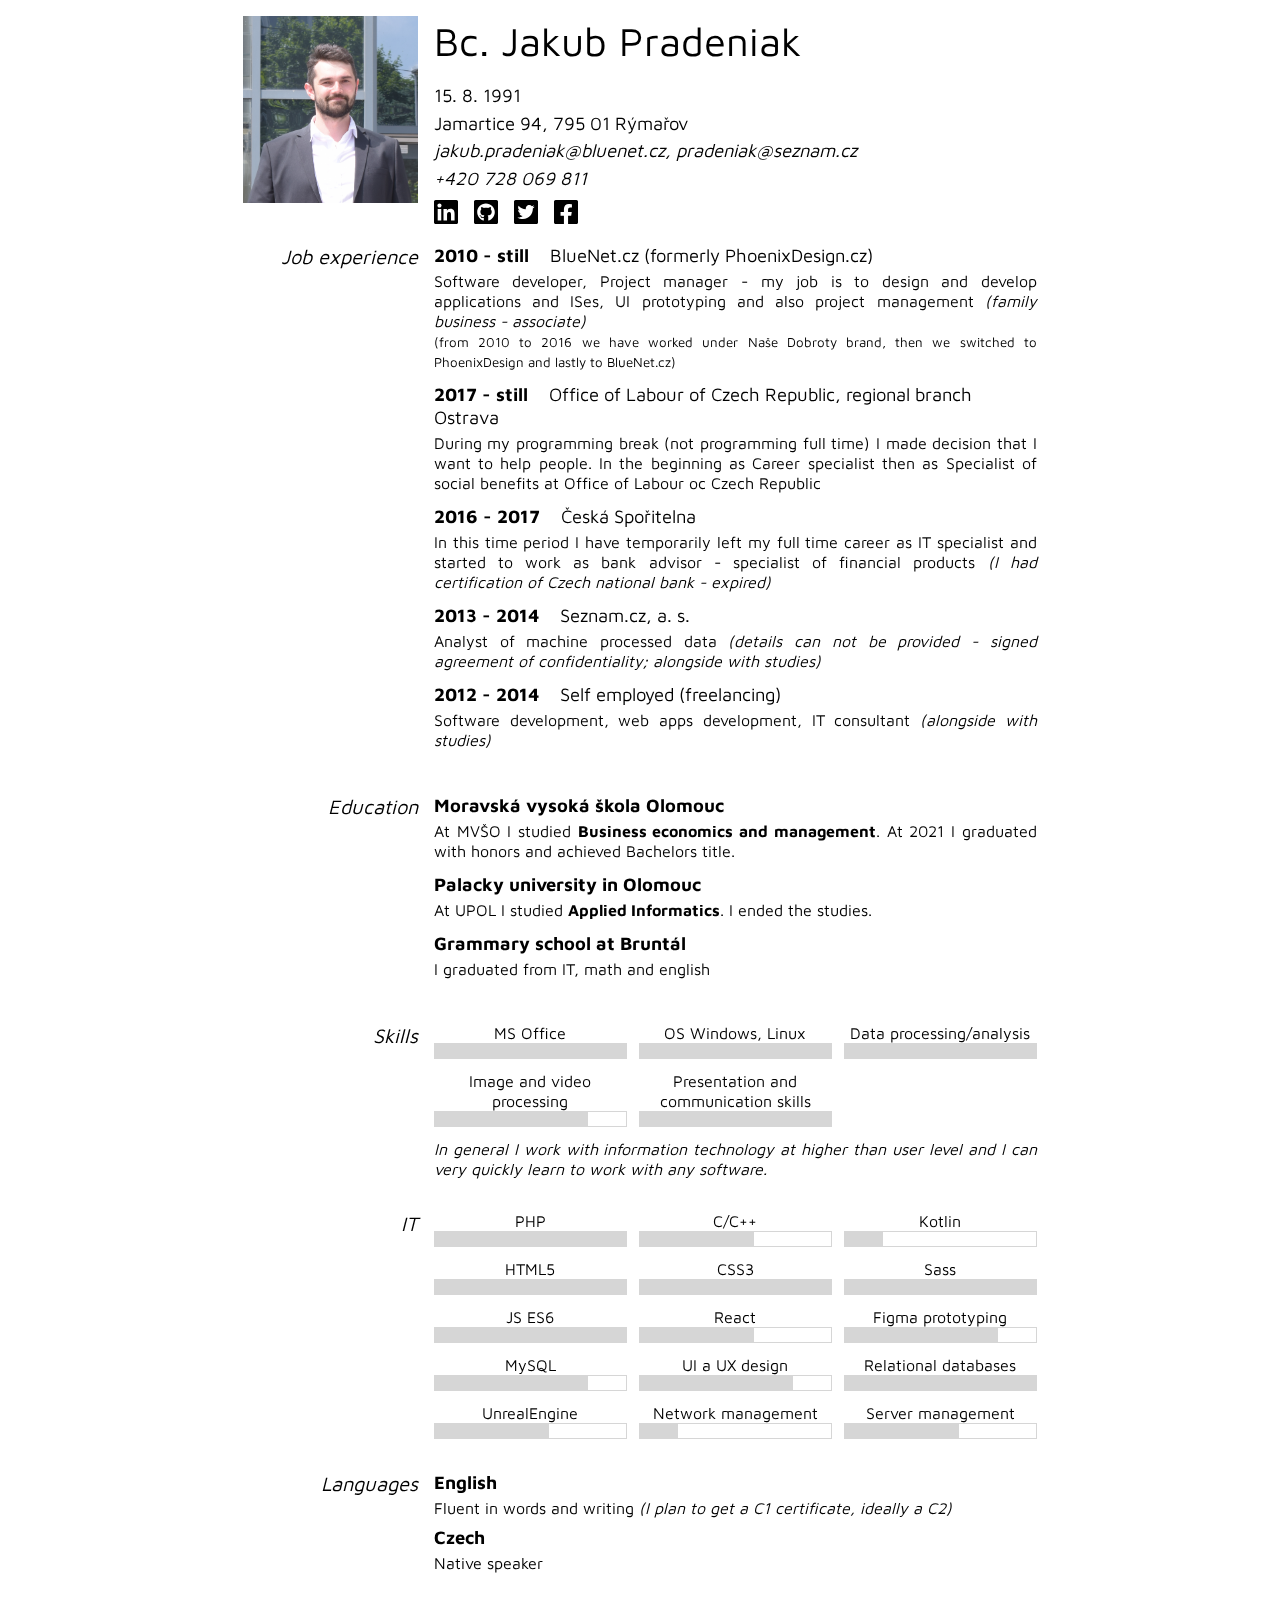
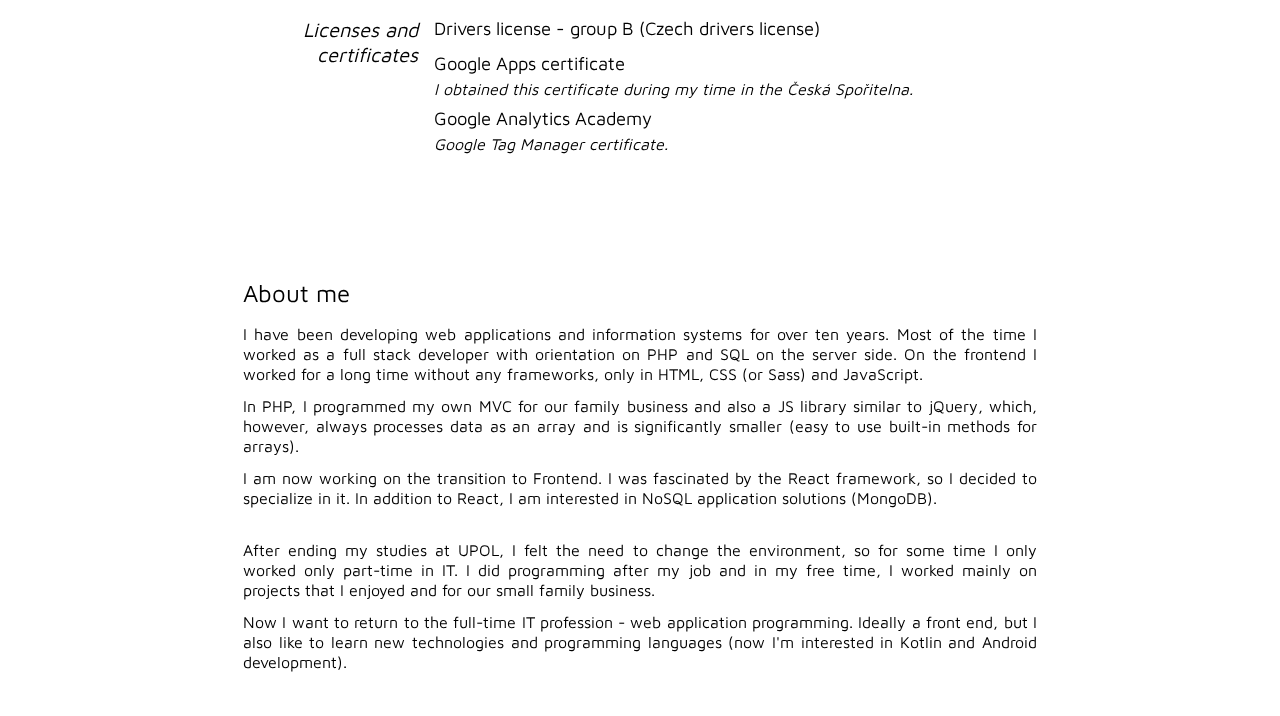
==== cv_en.html @ ce5e659d "Updated CV info, added EN translation and Social Media links" ====
<!DOCTYPE html>
<html lang="cs">
	<head>
		<meta charset="UTF-8" />
		<meta http-equiv="X-UA-Compatible" content="IE=edge" />
		<meta name="viewport" content="width=device-width, initial-scale=1.0" />
		<title>CV</title>
		<link rel="stylesheet" href="./Style/CV.css" />
		<link rel="preconnect" href="https://fonts.gstatic.com" />
		<link
			rel="stylesheet"
			href="https://fonts.googleapis.com/css2?family=Maven+Pro&amp;display=swap"
		/>
	</head>
	<body class="cv">
		<img src="./Assets/profile.jpg" alt="Jakub Pradeniak" />
		<div class="contact">
			<h1>Bc. Jakub Pradeniak</h1>
			<p>
				15. 8. 1991
				<br />
				Jamartice 94, 795 01 Rýmařov<br />
				<em> jakub.pradeniak@bluenet.cz, pradeniak@seznam.cz </em>
				<br />
				<em> +420 728 069 811 </em>
			</p>
			<div class="social no-print">
				<a
					class="social__link"
					href="https://www.linkedin.com/in/jakub-pradeniak/"
				>
					<img
						class="social__image"
						src="./Assets/linkedin.svg"
						alt="LinkedIn - Jakub Pradeniak"
					/>
				</a>
				<a
					class="social__link"
					href="https://github.com/JakubPradeniak"
				>
					<img
						class="social__image"
						src="./Assets/github.svg"
						alt="GitHub - Jakub Pradeniak"
					/>
				</a>
				<a class="social__link" href="https://twitter.com/JPradeniak">
					<img
						class="social__image"
						src="./Assets/twitter.svg"
						alt="Twitter - Jakub Pradeniak"
					/>
				</a>
				<a
					class="social__link"
					href="https://www.facebook.com/jakub.pradeniak"
				>
					<img
						class="social__image"
						src="./Assets/facebook.svg"
						alt="Facebook - Jakub Pradeniak"
					/>
				</a>
			</div>
		</div>
		<div class="block-title">Job experience</div>
		<div class="block-info">
			<div class="block-detail">
				<div class="block-detail-heading">
					<strong>2010 - still </strong>
					BlueNet.cz (formerly PhoenixDesign.cz)
				</div>
				<p>
					Software developer, Project manager - my job is to design
					and develop applications and ISes, UI prototyping and also
					project management
					<em>(family business - associate)</em>
					<br />
					<small>
						(from 2010 to 2016 we have worked under Naše Dobroty
						brand, then we switched to PhoenixDesign and lastly to
						BlueNet.cz)
					</small>
				</p>
			</div>
			<div class="block-detail">
				<div class="block-detail-heading">
					<strong>2017 - still </strong>
					Office of Labour of Czech Republic, regional branch Ostrava
				</div>
				<p>
					During my programming break (not programming full time) I
					made decision that I want to help people. In the beginning
					as Career specialist then as Specialist of social benefits
					at Office of Labour oc Czech Republic
				</p>
			</div>
			<div class="block-detail">
				<div class="block-detail-heading">
					<strong>2016 - 2017 </strong>
					Česká Spořitelna
				</div>
				<p>
					In this time period I have temporarily left my full time
					career as IT specialist and started to work as bank advisor
					- specialist of financial products
					<em>
						(I had certification of Czech national bank - expired)
					</em>
				</p>
			</div>
			<div class="block-detail">
				<div class="block-detail-heading">
					<strong>2013 - 2014 </strong>
					Seznam.cz, a. s.
				</div>
				<p>
					Analyst of machine processed data
					<em>
						(details can not be provided - signed agreement of
						confidentiality; alongside with studies)
					</em>
				</p>
			</div>
			<div class="block-detail">
				<div class="block-detail-heading">
					<strong>2012 - 2014 </strong>
					Self employed (freelancing)
				</div>
				<p>
					Software development, web apps development, IT consultant
					<em>(alongside with studies)</em>
				</p>
			</div>
		</div>
		<div class="block-title">Education</div>
		<div class="block-info">
			<div class="block-detail">
				<div class="block-detail-heading">
					<strong>Moravská vysoká škola Olomouc</strong>
				</div>
				<p>
					At MVŠO I studied
					<strong>Business economics and management</strong>. At 2021
					I graduated with honors and achieved Bachelors title.
				</p>
			</div>
			<div class="block-detail">
				<div class="block-detail-heading">
					<strong>Palacky university in Olomouc</strong>
				</div>
				<p>
					At UPOL I studied <strong>Applied Informatics</strong>. I
					ended the studies.
				</p>
			</div>
			<div class="block-detail">
				<div class="block-detail-heading">
					<strong>Grammary school at Bruntál</strong>
				</div>
				<p>I graduated from IT, math and english</p>
			</div>
		</div>
		<div class="block-title">Skills</div>
		<div class="block-info skills">
			<span>
				MS Office
				<span class="skill skill-5"></span>
			</span>
			<span>
				OS Windows, Linux
				<span class="skill skill-5"></span>
			</span>
			<span>
				Data processing/analysis
				<span class="skill skill-5"></span>
			</span>
			<span>
				Image and video processing
				<span class="skill skill-4"></span>
			</span>
			<span>
				Presentation and communication skills
				<span class="skill skill-5"></span>
			</span>
			<span class="skill-info">
				<em>
					In general I work with information technology at higher than
					user level and I can very quickly learn to work with any
					software.
				</em>
			</span>
		</div>
		<div class="block-title">IT</div>
		<div class="block-info skills">
			<span>
				PHP
				<span class="skill skill-5"></span>
			</span>
			<span>
				C/C++
				<span class="skill skill-3"></span>
			</span>
			<span>
				Kotlin
				<span class="skill skill-1"></span>
			</span>
			<span>
				HTML5
				<span class="skill skill-5"></span>
			</span>
			<span>
				CSS3
				<span class="skill skill-5"></span>
			</span>
			<span>
				Sass
				<span class="skill skill-5"></span>
			</span>
			<span>
				JS ES6
				<span class="skill skill-5"></span>
			</span>
			<span>
				React
				<span class="skill skill-3"></span>
			</span>
			<span>
				Figma prototyping
				<span class="skill skill-4"></span>
			</span>
			<span>
				MySQL
				<span class="skill skill-4"></span>
			</span>
			<span>
				UI a UX design
				<span class="skill skill-4"></span>
			</span>
			<span>
				Relational databases
				<span class="skill skill-5"></span>
			</span>
			<span>
				UnrealEngine
				<span class="skill skill-3"></span>
			</span>
			<span>
				Network management
				<span class="skill skill-1"></span>
			</span>
			<span>
				Server management
				<span class="skill skill-3"></span>
			</span>
		</div>
		<div class="block-title">Languages</div>
		<div class="block-info">
			<div class="block-detail">
				<div class="block-detail-heading">
					<strong>English</strong>
				</div>
				<p>
					Fluent in words and writing
					<em> (I plan to get a C1 certificate, ideally a C2) </em>
				</p>
				<div class="block-detail-heading">
					<strong>Czech</strong>
				</div>
				<p>
					Native speaker
				</p>
			</div>
		</div>
		<div class="block-title">Licenses and certificates</div>
		<div class="block-info">
			<div class="block-detail">
				<div class="block-detail-heading">
					Drivers license - group B (Czech drivers license)
				</div>
			</div>
			<div class="block-detail">
				<div class="block-detail-heading">Google Apps certificate</div>
				<p>
					<em>
						I obtained this certificate during my time in the Česká
						Spořitelna.
					</em>
				</p>
				<div class="block-detail-heading">Google Analytics Academy</div>
				<p>
					<em>Google Tag Manager certificate.</em>
				</p>
			</div>
		</div>
		<div class="about-me">
			<h2>About me</h2>
			<p>
				I have been developing web applications and information systems
				for over ten years. Most of the time I worked as a full stack
				developer with orientation on PHP and SQL on the server side. On
				the frontend I worked for a long time without any frameworks,
				only in HTML, CSS (or Sass) and JavaScript.
			</p>
			<p>
				In PHP, I programmed my own MVC for our family business and also
				a JS library similar to jQuery, which, however, always processes
				data as an array and is significantly smaller (easy to use
				built-in methods for arrays).
			</p>
			<p>
				I am now working on the transition to Frontend. I was fascinated
				by the React framework, so I decided to specialize in it. In
				addition to React, I am interested in NoSQL application
				solutions (MongoDB).
			</p>
			<br />
			<p>
				After ending my studies at UPOL, I felt the need to change the
				environment, so for some time I only worked only part-time in
				IT. I did programming after my job and in my free time, I worked
				mainly on projects that I enjoyed and for our small family
				business.
			</p>
			<p>
				Now I want to return to the full-time IT profession - web
				application programming. Ideally a front end, but I also like to
				learn new technologies and programming languages (now I'm
				interested in Kotlin and Android development).
			</p>
		</div>
	</body>
</html>
---- Style/CV.css ----
/* Resets elements to look the same across various browsers */
html {
  -webkit-box-sizing: border-box;
          box-sizing: border-box;
  line-height: 1.25;
  -webkit-backface-visibility: hidden;
          backface-visibility: hidden;
}

* {
  -webkit-box-sizing: inherit;
          box-sizing: inherit;
}

*:after {
  -webkit-box-sizing: inherit;
          box-sizing: inherit;
}

html, body {
  margin: 0;
  padding: 0;
}

main {
  display: block;
}

h1, h2, h3, h4, h5, h6 {
  margin: 0;
  font-weight: inherit;
}

p {
  margin: 0;
}

a {
  background-color: transparent;
  text-decoration: none;
  color: inherit;
  cursor: pointer;
}

a:hover {
  text-decoration: underline;
}

b, strong {
  font-weight: 700;
}

ul {
  margin: 0;
  padding: 0;
}

img {
  border-style: none;
  margin: 0;
}

button, input, optgroup, select, textarea {
  font-family: inherit;
  font-size: 100%;
  line-height: 1.15;
  margin: 0;
  outline: none;
  background: rgba(255, 255, 255, 0);
  -webkit-box-shadow: none;
          box-shadow: none;
}

button, input {
  overflow: visible;
}

button, select {
  text-transform: none;
}

button, [type="button"], [type="reset"], [type="submit"] {
  -webkit-appearance: button;
  background-color: transparent;
  color: inherit;
  border-width: 0;
  padding: 0;
  cursor: pointer;
}

button:-moz-focus-inner, [type="button"]:-moz-focus-inner, [type="reset"]:-moz-focus-inner, [type="submit"]:-moz-focus-inner {
  border-style: none;
  padding: 0;
}

button:-moz-focusring, [type="button"]:-moz-focusring, [type="reset"]:-moz-focusring, [type="submit"]:-moz-focusring {
  outline: 1px dotted #828282;
}

textarea {
  overflow: auto;
  background: rgba(255, 255, 255, 0);
}

[type="checkbox"], [type="radio"] {
  padding: 0;
}

[type="number"]:-webkit-inner-spin-button {
  height: auto;
}

[type="number"]:-webkit-outer-spin-button {
  height: auto;
}

[type="search"] {
  -webkit-appearance: textfield;
  outline-offset: -2px;
}

[type="search"]:-webkit-search-decoration {
  -webkit-appearance: none;
}

::-webkit-file-upload-button {
  -webkit-appearance: button;
  font: inherit;
}

label {
  cursor: pointer;
}

[hidden] {
  display: none;
}

iframe {
  border: none;
  margin: 0;
}

.cv {
  font-family: 'Maven Pro';
  width: 210mm;
  margin: 1rem auto 2rem auto;
  display: -ms-grid;
  display: grid;
  -ms-grid-columns: 22% auto;
      grid-template-columns: 22% auto;
  gap: 1rem;
}

.cv img {
  max-width: 100%;
}

.cv .contact h1 {
  font-size: 2.5rem;
  margin-bottom: 1rem;
}

.cv .contact p {
  font-size: 1.15rem;
  line-height: 1.5;
}

.cv .social {
  margin-top: .5rem;
  display: -webkit-box;
  display: -ms-flexbox;
  display: flex;
  -webkit-box-orient: horizontal;
  -webkit-box-direction: normal;
      -ms-flex-direction: row;
          flex-direction: row;
  gap: 1rem;
}

.cv .social__link:hover {
  text-decoration: none;
}

.cv .social__image {
  width: 1.5rem;
}

.cv .block-title {
  font-size: 1.25rem;
  text-align: right;
  font-style: italic;
}

.cv .block-info {
  margin-bottom: 1rem;
}

.cv .block-detail {
  margin-bottom: .75rem;
}

.cv .block-detail-heading {
  font-size: 1.15rem;
  margin-top: .5rem;
  margin-bottom: .25rem;
}

.cv .block-detail-heading strong {
  margin-right: 1rem;
}

.cv .block-detail-heading:first-child {
  margin-top: 0;
}

.cv .block-detail p {
  text-align: justify;
}

.cv .skills {
  display: -ms-grid;
  display: grid;
  -ms-grid-columns: (1fr)[3];
      grid-template-columns: repeat(3, 1fr);
  gap: .75rem;
  text-align: center;
}

.cv .skills .skill {
  display: block;
  position: relative;
  width: 100%;
  height: 16px;
  border: 1px solid #d6d6d6;
}

.cv .skills .skill::after {
  content: '';
  display: block;
  position: absolute;
  top: 0;
  left: 0;
  height: 14px;
  background: #d6d6d6;
}

.cv .skills .skill-1::after {
  width: 20%;
}

.cv .skills .skill-2::after {
  width: 40%;
}

.cv .skills .skill-3::after {
  width: 60%;
}

.cv .skills .skill-4::after {
  width: 80%;
}

.cv .skills .skill-5::after {
  width: 100%;
}

.cv .skills .skill-info {
  -ms-grid-column-span: 3;
      grid-column-end: span 3;
  text-align: justify;
}

.cv .about-me {
  grid-column: -1/1;
  text-align: justify;
  margin-top: 5rem;
}

.cv .about-me h2 {
  margin-bottom: 1rem;
}

.cv .about-me p {
  margin-bottom: .75rem;
}

@media print {
  .no-print {
    display: none !important;
  }
}
/*# sourceMappingURL=CV.css.map */
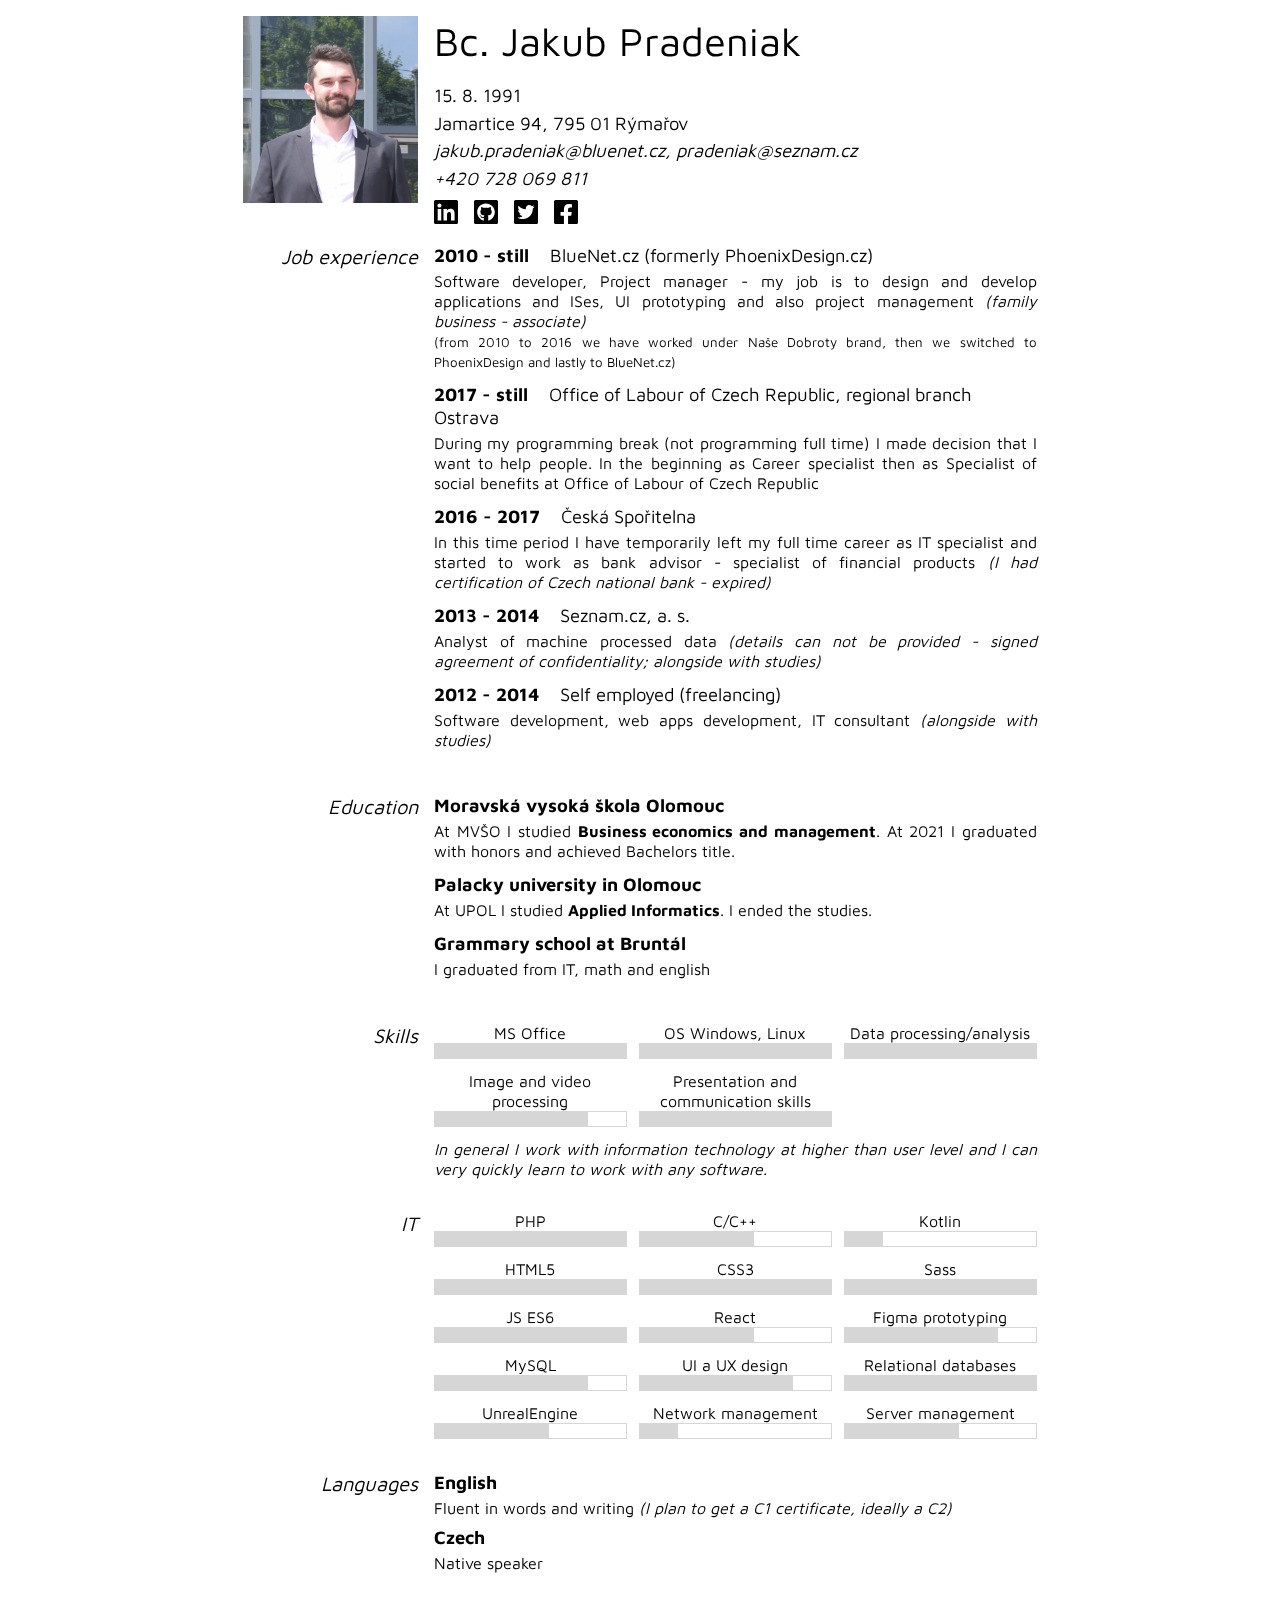
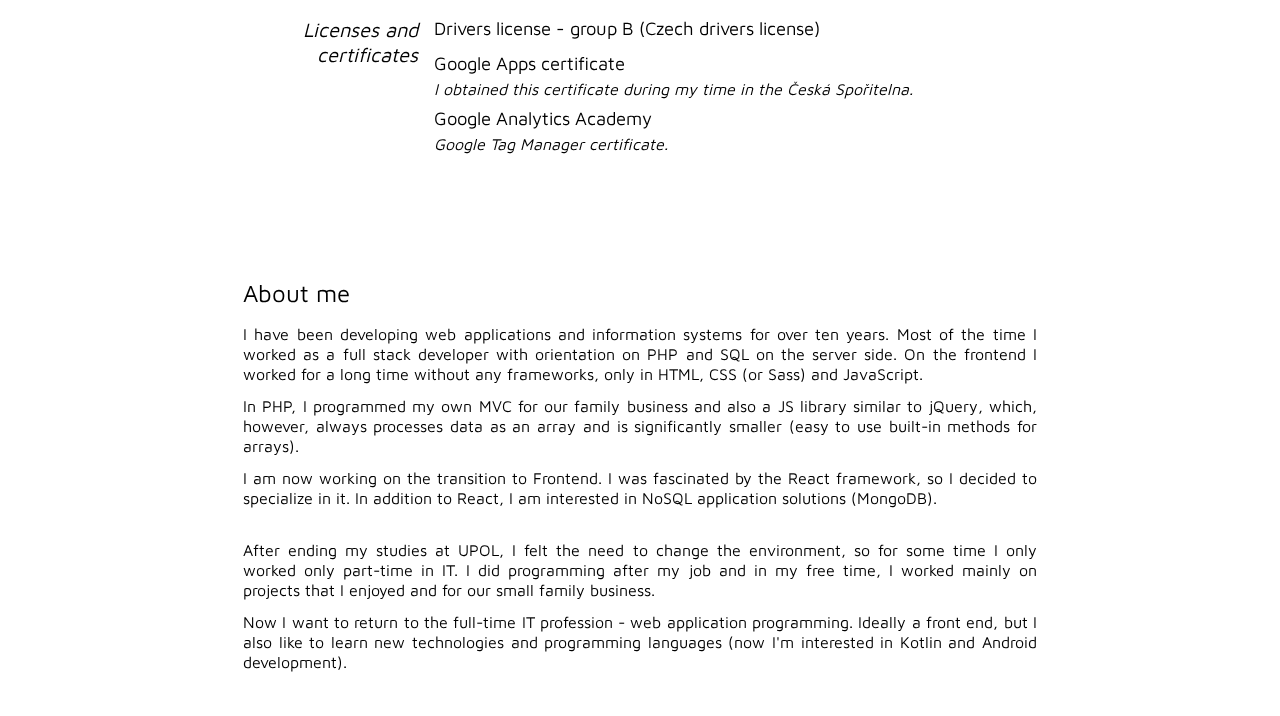
==== commit 3e16fd51: "Corrected some typos" ====
--- a/cv_en.html
+++ b/cv_en.html
@@ -93,7 +93,7 @@
 					During my programming break (not programming full time) I
 					made decision that I want to help people. In the beginning
 					as Career specialist then as Specialist of social benefits
-					at Office of Labour oc Czech Republic
+					at Office of Labour of Czech Republic
 				</p>
 			</div>
 			<div class="block-detail">
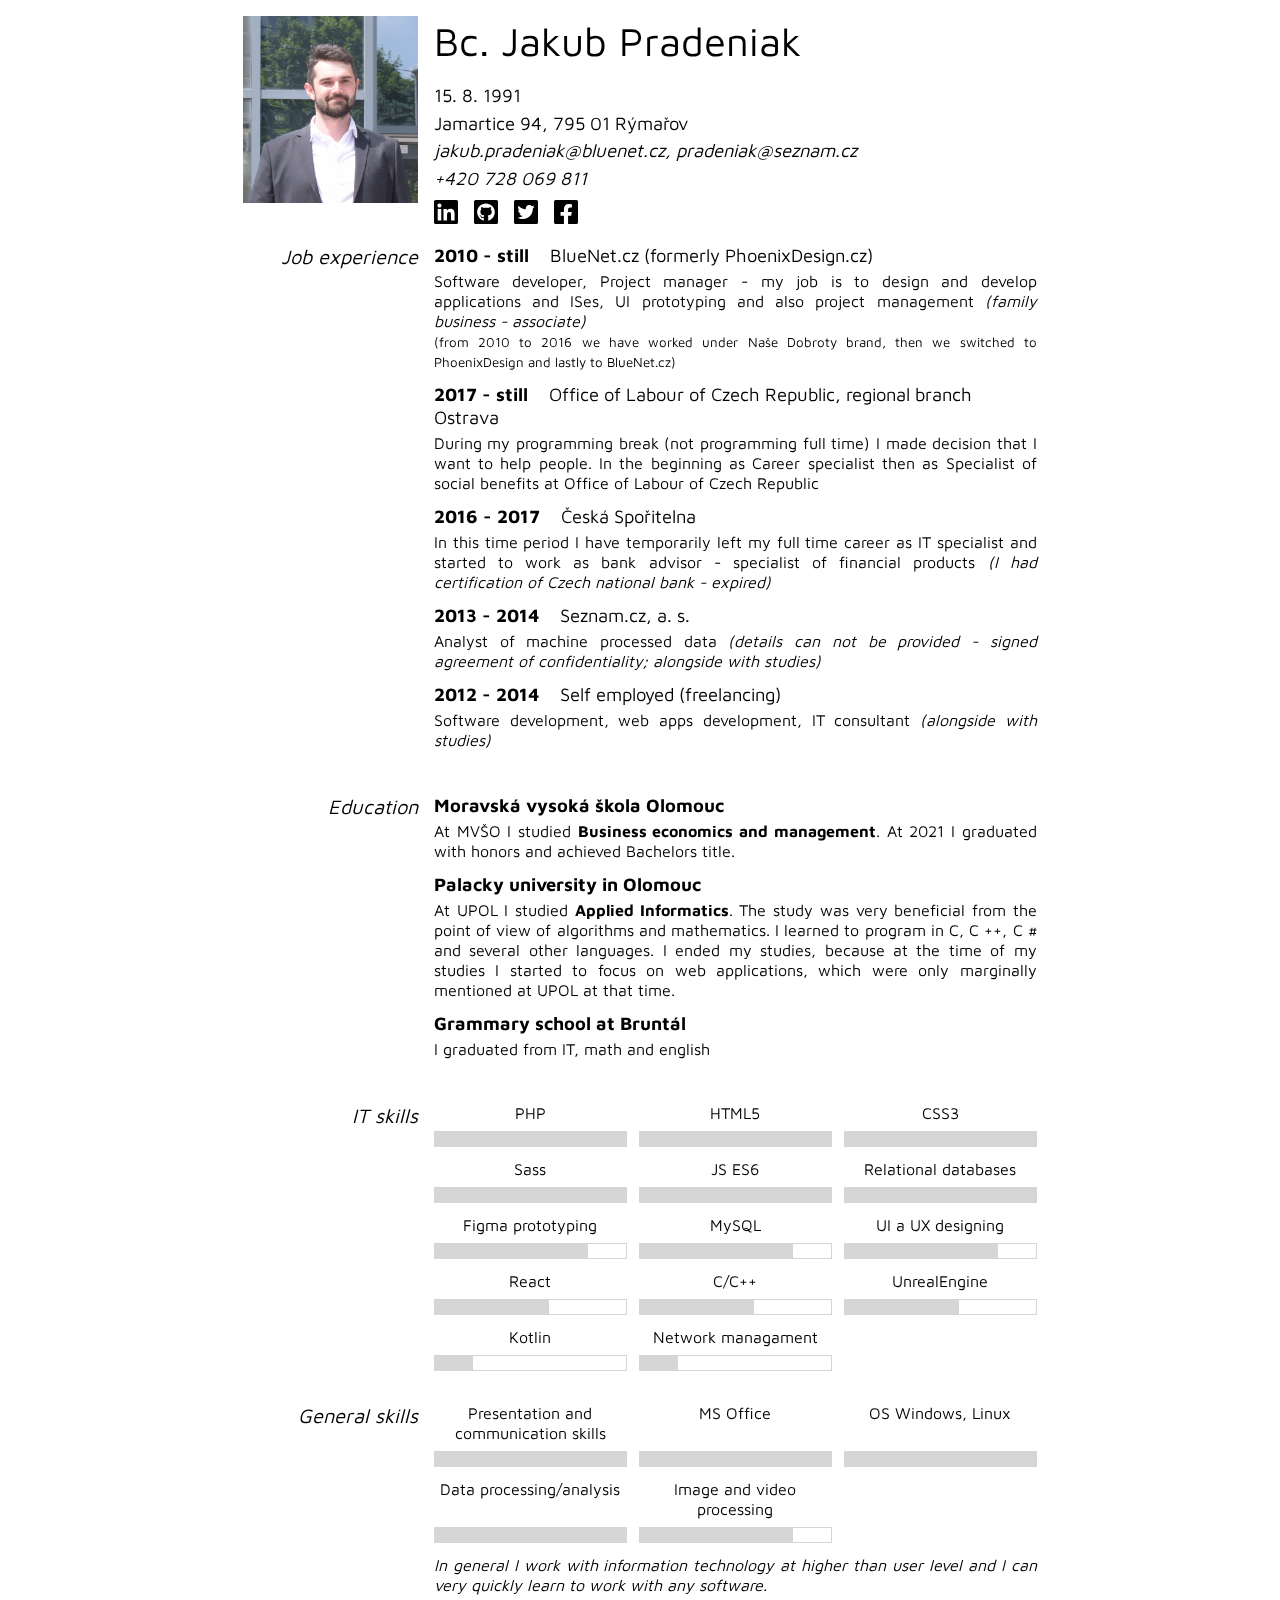
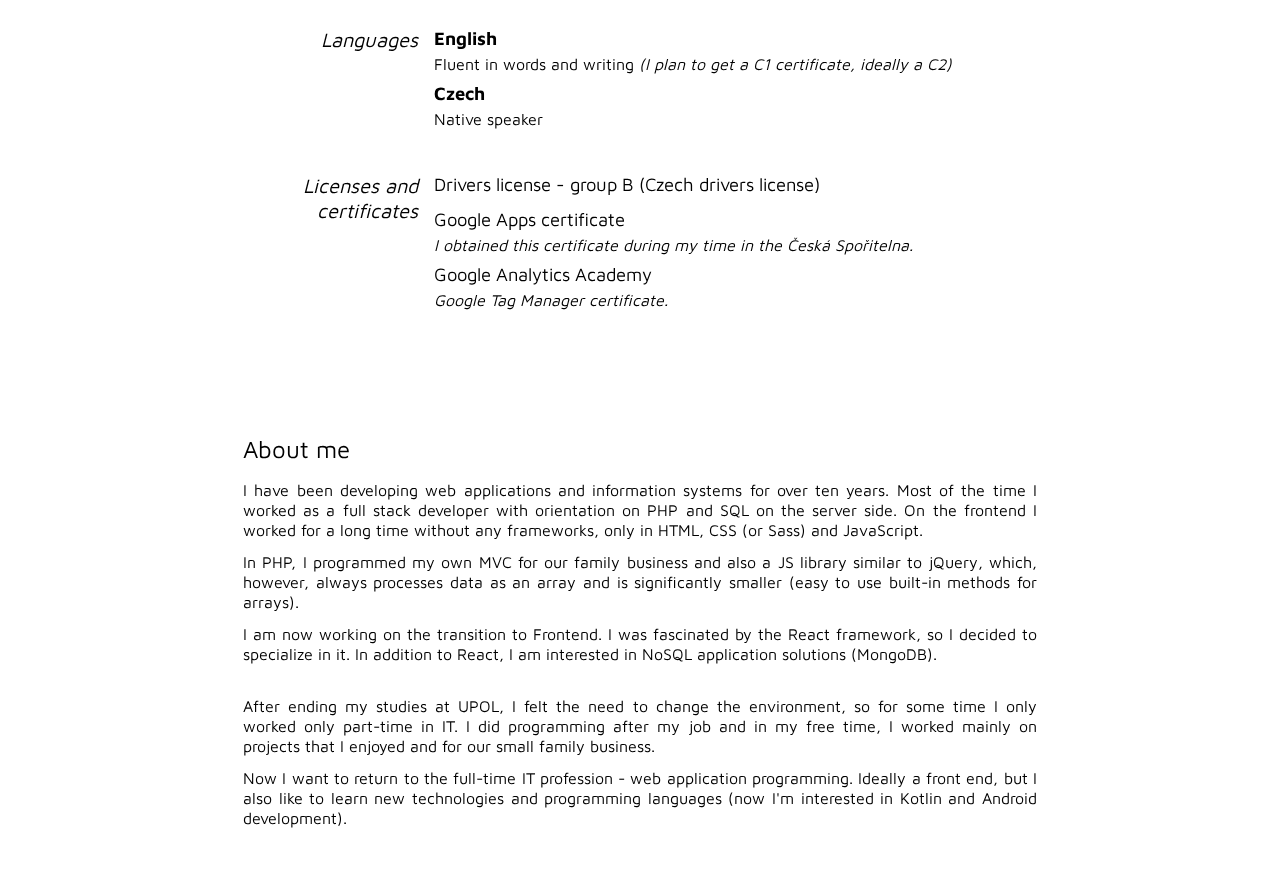
==== commit f7deab21: "Reorder of skills, update of edu" ====
--- a/cv_en.html
+++ b/cv_en.html
@@ -151,8 +151,13 @@
 					<strong>Palacky university in Olomouc</strong>
 				</div>
 				<p>
-					At UPOL I studied <strong>Applied Informatics</strong>. I
-					ended the studies.
+					At UPOL I studied <strong>Applied Informatics</strong>. The
+					study was very beneficial from the point of view of
+					algorithms and mathematics. I learned to program in C, C ++,
+					C # and several other languages. I ended my
+					studies, because at the time of my studies I started to
+					focus on web applications, which were only marginally
+					mentioned at UPOL at that time.
 				</p>
 			</div>
 			<div class="block-detail">
@@ -162,27 +167,86 @@
 				<p>I graduated from IT, math and english</p>
 			</div>
 		</div>
-		<div class="block-title">Skills</div>
+		<div class="block-title">IT skills</div>
 		<div class="block-info skills">
-			<span>
+			<span class="skill-container">
+				PHP
+				<span class="skill skill-5"></span>
+			</span>
+			<span class="skill-container">
+				HTML5
+				<span class="skill skill-5"></span>
+			</span>
+			<span class="skill-container">
+				CSS3
+				<span class="skill skill-5"></span>
+			</span>
+			<span class="skill-container">
+				Sass
+				<span class="skill skill-5"></span>
+			</span>
+			<span class="skill-container">
+				JS ES6
+				<span class="skill skill-5"></span>
+			</span>
+			<span class="skill-container">
+				Relational databases
+				<span class="skill skill-5"></span>
+			</span>
+			<span class="skill-container">
+				Figma prototyping
+				<span class="skill skill-4"></span>
+			</span>
+			<span class="skill-container">
+				MySQL
+				<span class="skill skill-4"></span>
+			</span>
+			<span class="skill-container">
+				UI a UX designing
+				<span class="skill skill-4"></span>
+			</span>
+			<span class="skill-container">
+				React
+				<span class="skill skill-3"></span>
+			</span>
+			<span class="skill-container">
+				C/C++
+				<span class="skill skill-3"></span>
+			</span>
+			<span class="skill-container">
+				UnrealEngine
+				<span class="skill skill-3"></span>
+			</span>
+			<span class="skill-container">
+				Kotlin
+				<span class="skill skill-1"></span>
+			</span>
+			<span class="skill-container">
+				Network managament
+				<span class="skill skill-1"></span>
+			</span>
+		</div>
+		<div class="block-title">General skills</div>
+		<div class="block-info skills">
+			<span class="skill-container">
+				Presentation and communication skills
+				<span class="skill skill-5"></span>
+			</span>
+			<span class="skill-container">
 				MS Office
 				<span class="skill skill-5"></span>
 			</span>
-			<span>
+			<span class="skill-container">
 				OS Windows, Linux
 				<span class="skill skill-5"></span>
 			</span>
-			<span>
+			<span class="skill-container">
 				Data processing/analysis
 				<span class="skill skill-5"></span>
 			</span>
-			<span>
+			<span class="skill-container">
 				Image and video processing
 				<span class="skill skill-4"></span>
-			</span>
-			<span>
-				Presentation and communication skills
-				<span class="skill skill-5"></span>
 			</span>
 			<span class="skill-info">
 				<em>
@@ -192,69 +256,6 @@
 				</em>
 			</span>
 		</div>
-		<div class="block-title">IT</div>
-		<div class="block-info skills">
-			<span>
-				PHP
-				<span class="skill skill-5"></span>
-			</span>
-			<span>
-				C/C++
-				<span class="skill skill-3"></span>
-			</span>
-			<span>
-				Kotlin
-				<span class="skill skill-1"></span>
-			</span>
-			<span>
-				HTML5
-				<span class="skill skill-5"></span>
-			</span>
-			<span>
-				CSS3
-				<span class="skill skill-5"></span>
-			</span>
-			<span>
-				Sass
-				<span class="skill skill-5"></span>
-			</span>
-			<span>
-				JS ES6
-				<span class="skill skill-5"></span>
-			</span>
-			<span>
-				React
-				<span class="skill skill-3"></span>
-			</span>
-			<span>
-				Figma prototyping
-				<span class="skill skill-4"></span>
-			</span>
-			<span>
-				MySQL
-				<span class="skill skill-4"></span>
-			</span>
-			<span>
-				UI a UX design
-				<span class="skill skill-4"></span>
-			</span>
-			<span>
-				Relational databases
-				<span class="skill skill-5"></span>
-			</span>
-			<span>
-				UnrealEngine
-				<span class="skill skill-3"></span>
-			</span>
-			<span>
-				Network management
-				<span class="skill skill-1"></span>
-			</span>
-			<span>
-				Server management
-				<span class="skill skill-3"></span>
-			</span>
-		</div>
 		<div class="block-title">Languages</div>
 		<div class="block-info">
 			<div class="block-detail">
@@ -268,9 +269,7 @@
 				<div class="block-detail-heading">
 					<strong>Czech</strong>
 				</div>
-				<p>
-					Native speaker
-				</p>
+				<p>Native speaker</p>
 			</div>
 		</div>
 		<div class="block-title">Licenses and certificates</div>
--- a/Style/CV.css
+++ b/Style/CV.css
@@ -227,6 +227,20 @@
   text-align: center;
 }
 
+.cv .skills .skill-container {
+  display: -webkit-box;
+  display: -ms-flexbox;
+  display: flex;
+  -webkit-box-orient: vertical;
+  -webkit-box-direction: normal;
+      -ms-flex-direction: column;
+          flex-direction: column;
+  gap: .5rem;
+  -webkit-box-pack: justify;
+      -ms-flex-pack: justify;
+          justify-content: space-between;
+}
+
 .cv .skills .skill {
   display: block;
   position: relative;
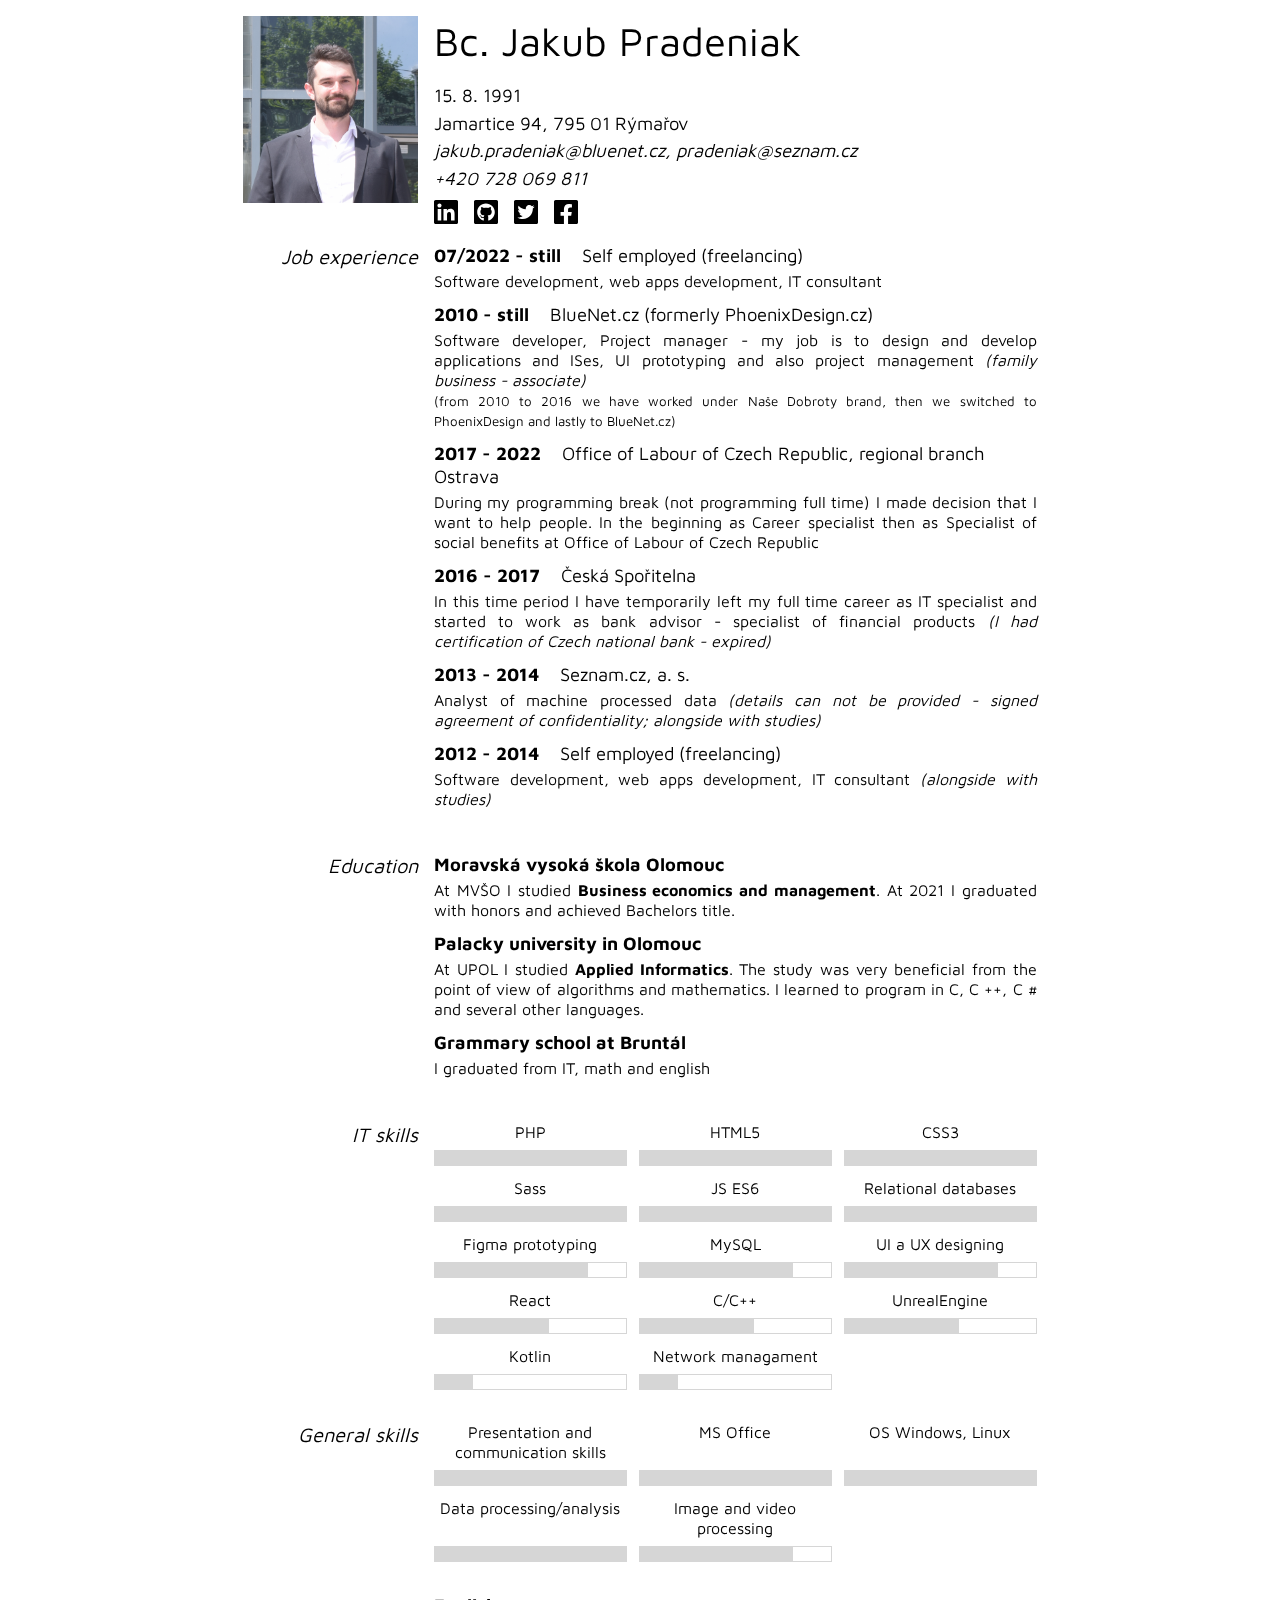
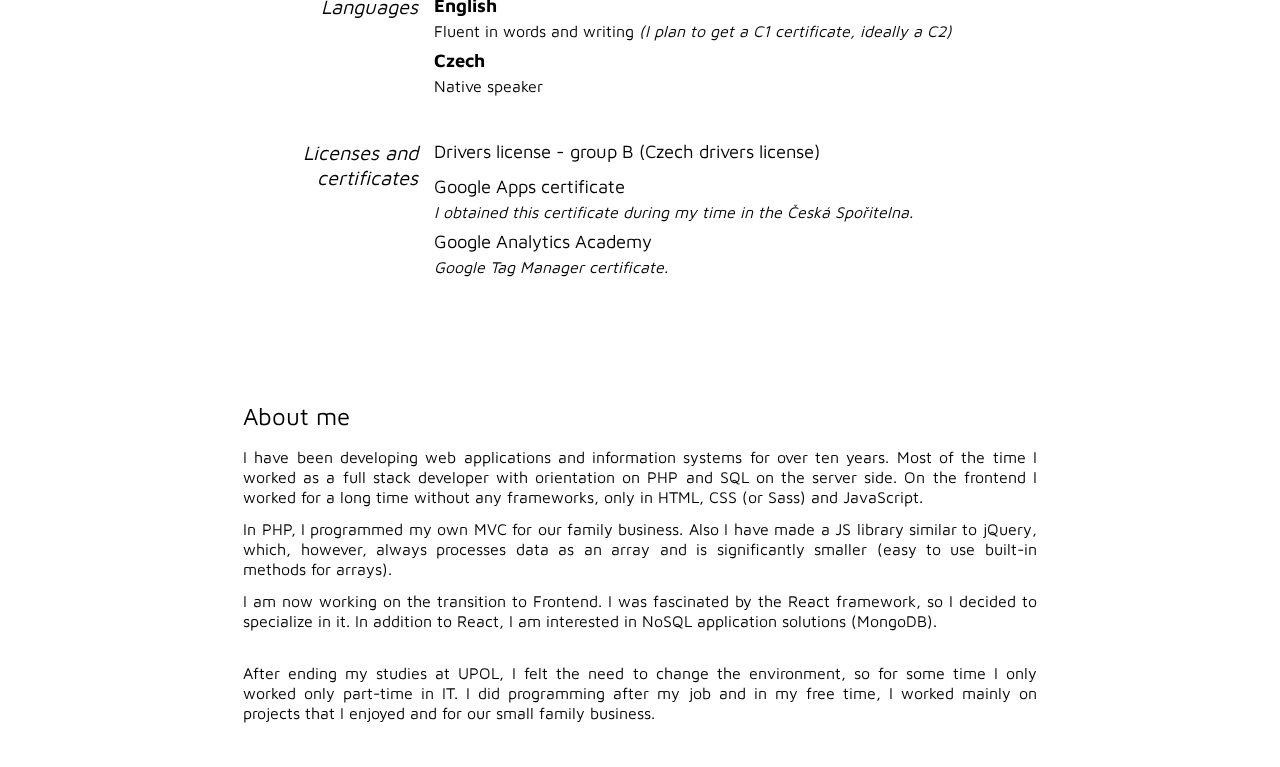
==== commit 2cbf7e40: "Update CV" ====
--- a/cv_en.html
+++ b/cv_en.html
@@ -68,6 +68,13 @@
 		<div class="block-info">
 			<div class="block-detail">
 				<div class="block-detail-heading">
+					<strong>07/2022 - still </strong>
+					Self employed (freelancing)
+				</div>
+				<p>Software development, web apps development, IT consultant</p>
+			</div>
+			<div class="block-detail">
+				<div class="block-detail-heading">
 					<strong>2010 - still </strong>
 					BlueNet.cz (formerly PhoenixDesign.cz)
 				</div>
@@ -86,7 +93,7 @@
 			</div>
 			<div class="block-detail">
 				<div class="block-detail-heading">
-					<strong>2017 - still </strong>
+					<strong>2017 - 2022 </strong>
 					Office of Labour of Czech Republic, regional branch Ostrava
 				</div>
 				<p>
@@ -154,10 +161,7 @@
 					At UPOL I studied <strong>Applied Informatics</strong>. The
 					study was very beneficial from the point of view of
 					algorithms and mathematics. I learned to program in C, C ++,
-					C # and several other languages. I ended my
-					studies, because at the time of my studies I started to
-					focus on web applications, which were only marginally
-					mentioned at UPOL at that time.
+					C # and several other languages.
 				</p>
 			</div>
 			<div class="block-detail">
@@ -248,13 +252,13 @@
 				Image and video processing
 				<span class="skill skill-4"></span>
 			</span>
-			<span class="skill-info">
+			<!--<span class="skill-info">
 				<em>
 					In general I work with information technology at higher than
 					user level and I can very quickly learn to work with any
 					software.
 				</em>
-			</span>
+			</span>-->
 		</div>
 		<div class="block-title">Languages</div>
 		<div class="block-info">
@@ -303,10 +307,10 @@
 				only in HTML, CSS (or Sass) and JavaScript.
 			</p>
 			<p>
-				In PHP, I programmed my own MVC for our family business and also
-				a JS library similar to jQuery, which, however, always processes
-				data as an array and is significantly smaller (easy to use
-				built-in methods for arrays).
+				In PHP, I programmed my own MVC for our family business. Also I
+				have made a JS library similar to jQuery, which, however, always
+				processes data as an array and is significantly smaller (easy to
+				use built-in methods for arrays).
 			</p>
 			<p>
 				I am now working on the transition to Frontend. I was fascinated
@@ -322,12 +326,6 @@
 				mainly on projects that I enjoyed and for our small family
 				business.
 			</p>
-			<p>
-				Now I want to return to the full-time IT profession - web
-				application programming. Ideally a front end, but I also like to
-				learn new technologies and programming languages (now I'm
-				interested in Kotlin and Android development).
-			</p>
 		</div>
 	</body>
 </html>
--- a/Style/CV.css
+++ b/Style/CV.css
@@ -303,5 +303,8 @@
   .no-print {
     display: none !important;
   }
+  .skill-container {
+    margin-top: .5rem;
+  }
 }
 /*# sourceMappingURL=CV.css.map */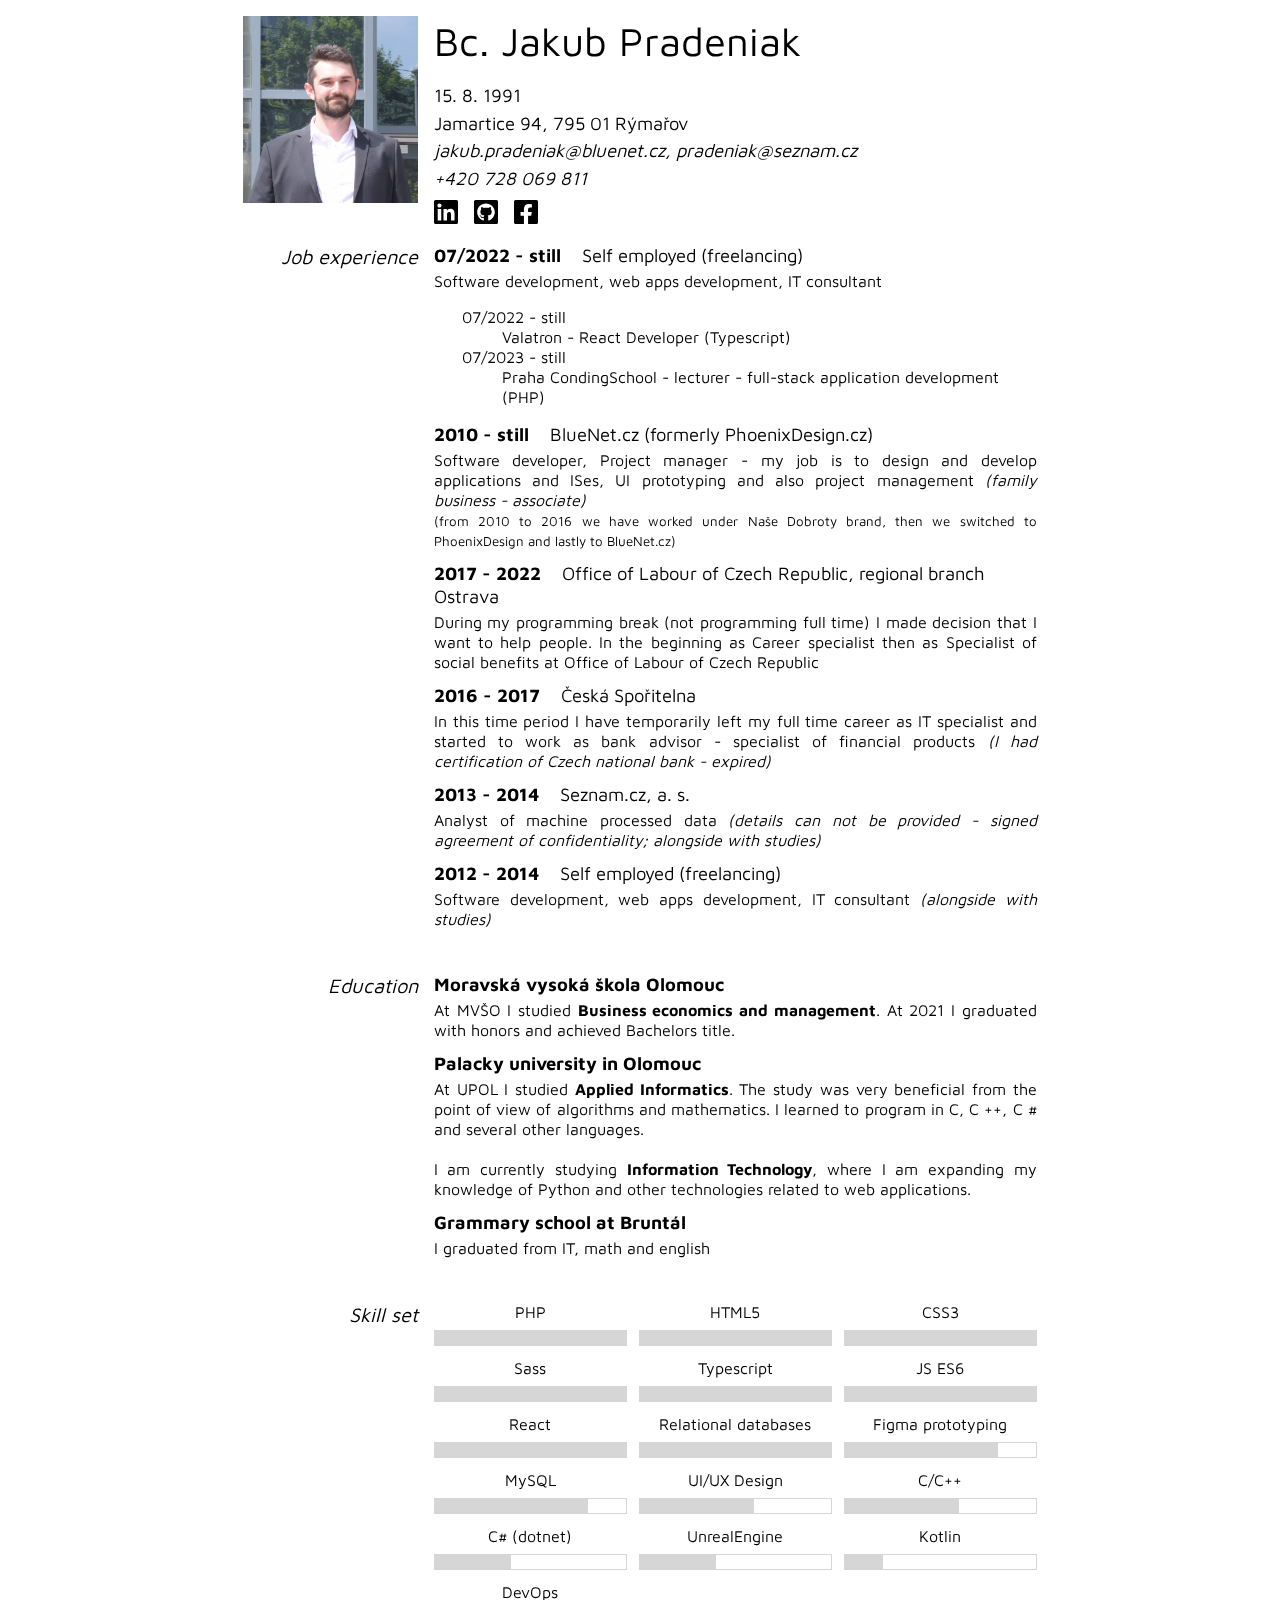
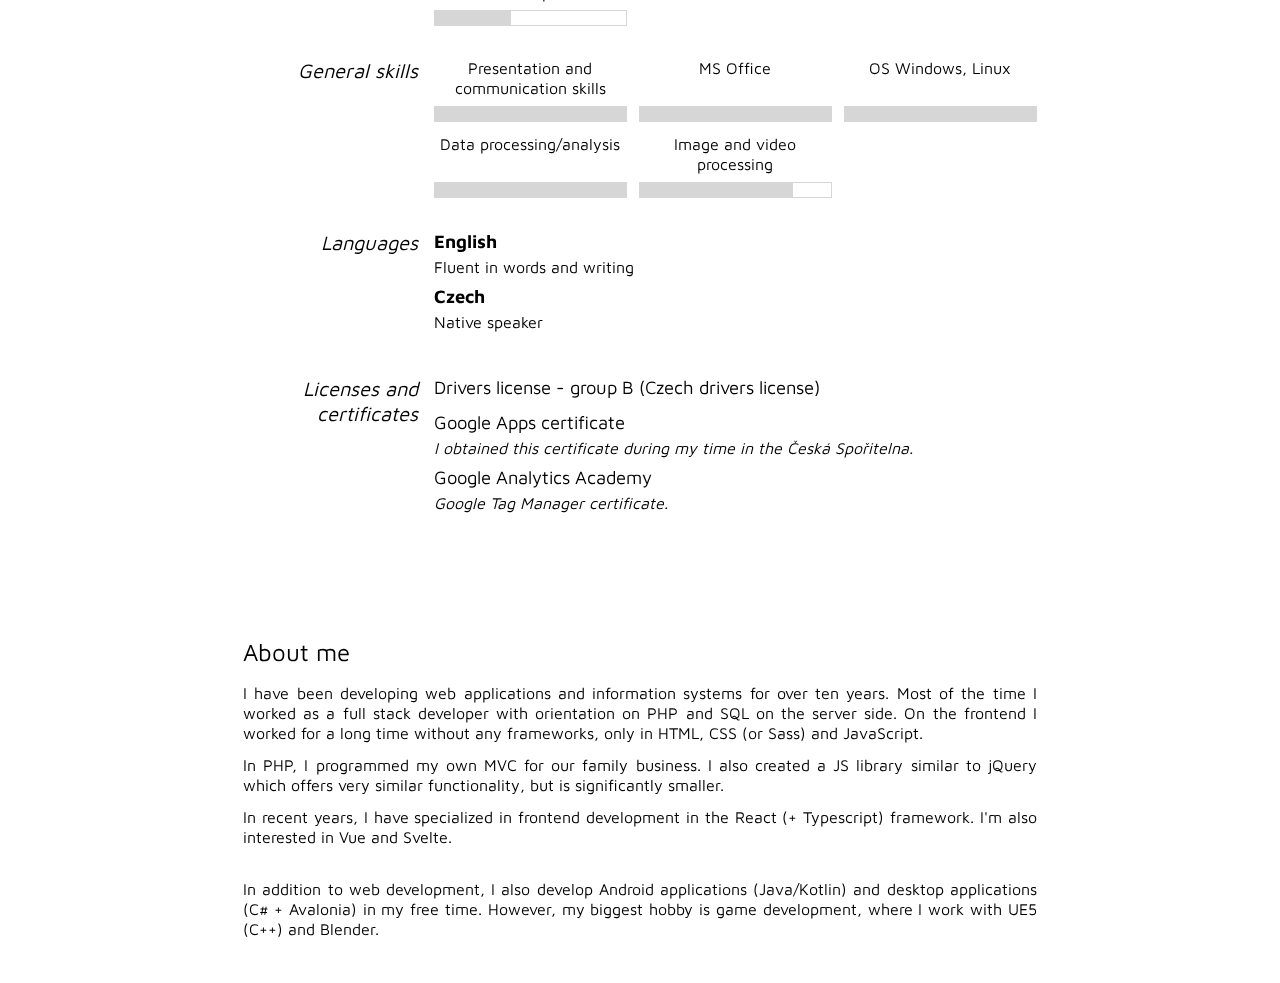
==== commit d786c801: "CV update" ====
--- a/cv_en.html
+++ b/cv_en.html
@@ -45,13 +45,6 @@
 						alt="GitHub - Jakub Pradeniak"
 					/>
 				</a>
-				<a class="social__link" href="https://twitter.com/JPradeniak">
-					<img
-						class="social__image"
-						src="./Assets/twitter.svg"
-						alt="Twitter - Jakub Pradeniak"
-					/>
-				</a>
 				<a
 					class="social__link"
 					href="https://www.facebook.com/jakub.pradeniak"
@@ -72,6 +65,12 @@
 					Self employed (freelancing)
 				</div>
 				<p>Software development, web apps development, IT consultant</p>
+				<dl>
+					<dt>07/2022 - still</dt>
+					<dd>Valatron - React Developer (Typescript)</dd>
+					<dt>07/2023 - still</dt>
+					<dd>Praha CondingSchool - lecturer - full-stack application development (PHP)</dd>
+				</dl>
 			</div>
 			<div class="block-detail">
 				<div class="block-detail-heading">
@@ -162,6 +161,10 @@
 					study was very beneficial from the point of view of
 					algorithms and mathematics. I learned to program in C, C ++,
 					C # and several other languages.
+					<br><br>
+					I am currently studying <strong>Information Technology</strong>, where I am
+					expanding my knowledge of Python and other technologies
+					related to web applications.
 				</p>
 			</div>
 			<div class="block-detail">
@@ -171,7 +174,7 @@
 				<p>I graduated from IT, math and english</p>
 			</div>
 		</div>
-		<div class="block-title">IT skills</div>
+		<div class="block-title">Skill set</div>
 		<div class="block-info skills">
 			<span class="skill-container">
 				PHP
@@ -190,7 +193,15 @@
 				<span class="skill skill-5"></span>
 			</span>
 			<span class="skill-container">
+				Typescript
+				<span class="skill skill-5"></span>
+			</span>
+			<span class="skill-container">
 				JS ES6
+				<span class="skill skill-5"></span>
+			</span>
+			<span class="skill-container">
+				React
 				<span class="skill skill-5"></span>
 			</span>
 			<span class="skill-container">
@@ -206,11 +217,7 @@
 				<span class="skill skill-4"></span>
 			</span>
 			<span class="skill-container">
-				UI a UX designing
-				<span class="skill skill-4"></span>
-			</span>
-			<span class="skill-container">
-				React
+				UI/UX Design
 				<span class="skill skill-3"></span>
 			</span>
 			<span class="skill-container">
@@ -218,16 +225,20 @@
 				<span class="skill skill-3"></span>
 			</span>
 			<span class="skill-container">
+				C# (dotnet)
+				<span class="skill skill-2"></span>
+			</span>
+			<span class="skill-container">
 				UnrealEngine
-				<span class="skill skill-3"></span>
+				<span class="skill skill-2"></span>
 			</span>
 			<span class="skill-container">
 				Kotlin
 				<span class="skill skill-1"></span>
 			</span>
 			<span class="skill-container">
-				Network managament
-				<span class="skill skill-1"></span>
+				DevOps
+				<span class="skill skill-2"></span>
 			</span>
 		</div>
 		<div class="block-title">General skills</div>
@@ -252,13 +263,6 @@
 				Image and video processing
 				<span class="skill skill-4"></span>
 			</span>
-			<!--<span class="skill-info">
-				<em>
-					In general I work with information technology at higher than
-					user level and I can very quickly learn to work with any
-					software.
-				</em>
-			</span>-->
 		</div>
 		<div class="block-title">Languages</div>
 		<div class="block-info">
@@ -268,7 +272,6 @@
 				</div>
 				<p>
 					Fluent in words and writing
-					<em> (I plan to get a C1 certificate, ideally a C2) </em>
 				</p>
 				<div class="block-detail-heading">
 					<strong>Czech</strong>
@@ -307,24 +310,16 @@
 				only in HTML, CSS (or Sass) and JavaScript.
 			</p>
 			<p>
-				In PHP, I programmed my own MVC for our family business. Also I
-				have made a JS library similar to jQuery, which, however, always
-				processes data as an array and is significantly smaller (easy to
-				use built-in methods for arrays).
-			</p>
-			<p>
-				I am now working on the transition to Frontend. I was fascinated
-				by the React framework, so I decided to specialize in it. In
-				addition to React, I am interested in NoSQL application
-				solutions (MongoDB).
+				In PHP, I programmed my own MVC for our family business. I also created a
+				JS library similar to jQuery which
+				offers very similar functionality, but is significantly smaller.
+			</p>
+			<p>
+				In recent years, I have specialized in frontend development in the React (+ Typescript) framework. I'm also interested in Vue and Svelte.
 			</p>
 			<br />
 			<p>
-				After ending my studies at UPOL, I felt the need to change the
-				environment, so for some time I only worked only part-time in
-				IT. I did programming after my job and in my free time, I worked
-				mainly on projects that I enjoyed and for our small family
-				business.
+				In addition to web development, I also develop Android applications (Java/Kotlin) and desktop applications (C# + Avalonia) in my free time. However, my biggest hobby is game development, where I work with UE5 (C++) and Blender.
 			</p>
 		</div>
 	</body>
--- a/Style/CV.css
+++ b/Style/CV.css
@@ -1,20 +1,15 @@
 /* Resets elements to look the same across various browsers */
 html {
-  -webkit-box-sizing: border-box;
-          box-sizing: border-box;
+  box-sizing: border-box;
   line-height: 1.25;
-  -webkit-backface-visibility: hidden;
-          backface-visibility: hidden;
+  backface-visibility: hidden;
 }
 
 * {
-  -webkit-box-sizing: inherit;
-          box-sizing: inherit;
-}
-
+  box-sizing: inherit;
+}
 *:after {
-  -webkit-box-sizing: inherit;
-          box-sizing: inherit;
+  box-sizing: inherit;
 }
 
 html, body {
@@ -41,7 +36,6 @@
   color: inherit;
   cursor: pointer;
 }
-
 a:hover {
   text-decoration: underline;
 }
@@ -67,8 +61,7 @@
   margin: 0;
   outline: none;
   background: rgba(255, 255, 255, 0);
-  -webkit-box-shadow: none;
-          box-shadow: none;
+  box-shadow: none;
 }
 
 button, input {
@@ -79,7 +72,7 @@
   text-transform: none;
 }
 
-button, [type="button"], [type="reset"], [type="submit"] {
+button, [type=button], [type=reset], [type=submit] {
   -webkit-appearance: button;
   background-color: transparent;
   color: inherit;
@@ -87,13 +80,11 @@
   padding: 0;
   cursor: pointer;
 }
-
-button:-moz-focus-inner, [type="button"]:-moz-focus-inner, [type="reset"]:-moz-focus-inner, [type="submit"]:-moz-focus-inner {
+button:-moz-focus-inner, [type=button]:-moz-focus-inner, [type=reset]:-moz-focus-inner, [type=submit]:-moz-focus-inner {
   border-style: none;
   padding: 0;
 }
-
-button:-moz-focusring, [type="button"]:-moz-focusring, [type="reset"]:-moz-focusring, [type="submit"]:-moz-focusring {
+button:-moz-focusring, [type=button]:-moz-focusring, [type=reset]:-moz-focusring, [type=submit]:-moz-focusring {
   outline: 1px dotted #828282;
 }
 
@@ -102,24 +93,22 @@
   background: rgba(255, 255, 255, 0);
 }
 
-[type="checkbox"], [type="radio"] {
-  padding: 0;
-}
-
-[type="number"]:-webkit-inner-spin-button {
+[type=checkbox], [type=radio] {
+  padding: 0;
+}
+
+[type=number]:-webkit-inner-spin-button {
   height: auto;
 }
-
-[type="number"]:-webkit-outer-spin-button {
+[type=number]:-webkit-outer-spin-button {
   height: auto;
 }
 
-[type="search"] {
+[type=search] {
   -webkit-appearance: textfield;
   outline-offset: -2px;
 }
-
-[type="search"]:-webkit-search-decoration {
+[type=search]:-webkit-search-decoration {
   -webkit-appearance: none;
 }
 
@@ -142,105 +131,76 @@
 }
 
 .cv {
-  font-family: 'Maven Pro';
+  font-family: "Maven Pro";
   width: 210mm;
   margin: 1rem auto 2rem auto;
-  display: -ms-grid;
   display: grid;
-  -ms-grid-columns: 22% auto;
-      grid-template-columns: 22% auto;
+  grid-template-columns: 22% auto;
   gap: 1rem;
 }
-
 .cv img {
   max-width: 100%;
 }
-
 .cv .contact h1 {
   font-size: 2.5rem;
   margin-bottom: 1rem;
 }
-
 .cv .contact p {
   font-size: 1.15rem;
   line-height: 1.5;
 }
-
 .cv .social {
-  margin-top: .5rem;
-  display: -webkit-box;
-  display: -ms-flexbox;
+  margin-top: 0.5rem;
   display: flex;
-  -webkit-box-orient: horizontal;
-  -webkit-box-direction: normal;
-      -ms-flex-direction: row;
-          flex-direction: row;
+  flex-direction: row;
   gap: 1rem;
 }
-
 .cv .social__link:hover {
   text-decoration: none;
 }
-
 .cv .social__image {
   width: 1.5rem;
 }
-
 .cv .block-title {
   font-size: 1.25rem;
   text-align: right;
   font-style: italic;
 }
-
 .cv .block-info {
   margin-bottom: 1rem;
 }
-
 .cv .block-detail {
-  margin-bottom: .75rem;
-}
-
+  margin-bottom: 0.75rem;
+}
 .cv .block-detail-heading {
   font-size: 1.15rem;
-  margin-top: .5rem;
-  margin-bottom: .25rem;
-}
-
+  margin-top: 0.5rem;
+  margin-bottom: 0.25rem;
+}
 .cv .block-detail-heading strong {
   margin-right: 1rem;
 }
-
 .cv .block-detail-heading:first-child {
   margin-top: 0;
 }
-
 .cv .block-detail p {
   text-align: justify;
 }
-
+.cv .block-detail dl {
+  padding-left: 1.75rem;
+}
 .cv .skills {
-  display: -ms-grid;
   display: grid;
-  -ms-grid-columns: (1fr)[3];
-      grid-template-columns: repeat(3, 1fr);
-  gap: .75rem;
+  grid-template-columns: repeat(3, 1fr);
+  gap: 0.75rem;
   text-align: center;
 }
-
 .cv .skills .skill-container {
-  display: -webkit-box;
-  display: -ms-flexbox;
   display: flex;
-  -webkit-box-orient: vertical;
-  -webkit-box-direction: normal;
-      -ms-flex-direction: column;
-          flex-direction: column;
-  gap: .5rem;
-  -webkit-box-pack: justify;
-      -ms-flex-pack: justify;
-          justify-content: space-between;
-}
-
+  flex-direction: column;
+  gap: 0.5rem;
+  justify-content: space-between;
+}
 .cv .skills .skill {
   display: block;
   position: relative;
@@ -248,9 +208,8 @@
   height: 16px;
   border: 1px solid #d6d6d6;
 }
-
 .cv .skills .skill::after {
-  content: '';
+  content: "";
   display: block;
   position: absolute;
   top: 0;
@@ -258,45 +217,35 @@
   height: 14px;
   background: #d6d6d6;
 }
-
 .cv .skills .skill-1::after {
   width: 20%;
 }
-
 .cv .skills .skill-2::after {
   width: 40%;
 }
-
 .cv .skills .skill-3::after {
   width: 60%;
 }
-
 .cv .skills .skill-4::after {
   width: 80%;
 }
-
 .cv .skills .skill-5::after {
   width: 100%;
 }
-
 .cv .skills .skill-info {
-  -ms-grid-column-span: 3;
-      grid-column-end: span 3;
+  grid-column-end: span 3;
   text-align: justify;
 }
-
 .cv .about-me {
   grid-column: -1/1;
   text-align: justify;
   margin-top: 5rem;
 }
-
 .cv .about-me h2 {
   margin-bottom: 1rem;
 }
-
 .cv .about-me p {
-  margin-bottom: .75rem;
+  margin-bottom: 0.75rem;
 }
 
 @media print {
@@ -304,7 +253,8 @@
     display: none !important;
   }
   .skill-container {
-    margin-top: .5rem;
+    margin-top: 0.5rem;
   }
 }
-/*# sourceMappingURL=CV.css.map */+
+/*# sourceMappingURL=CV.css.map */
